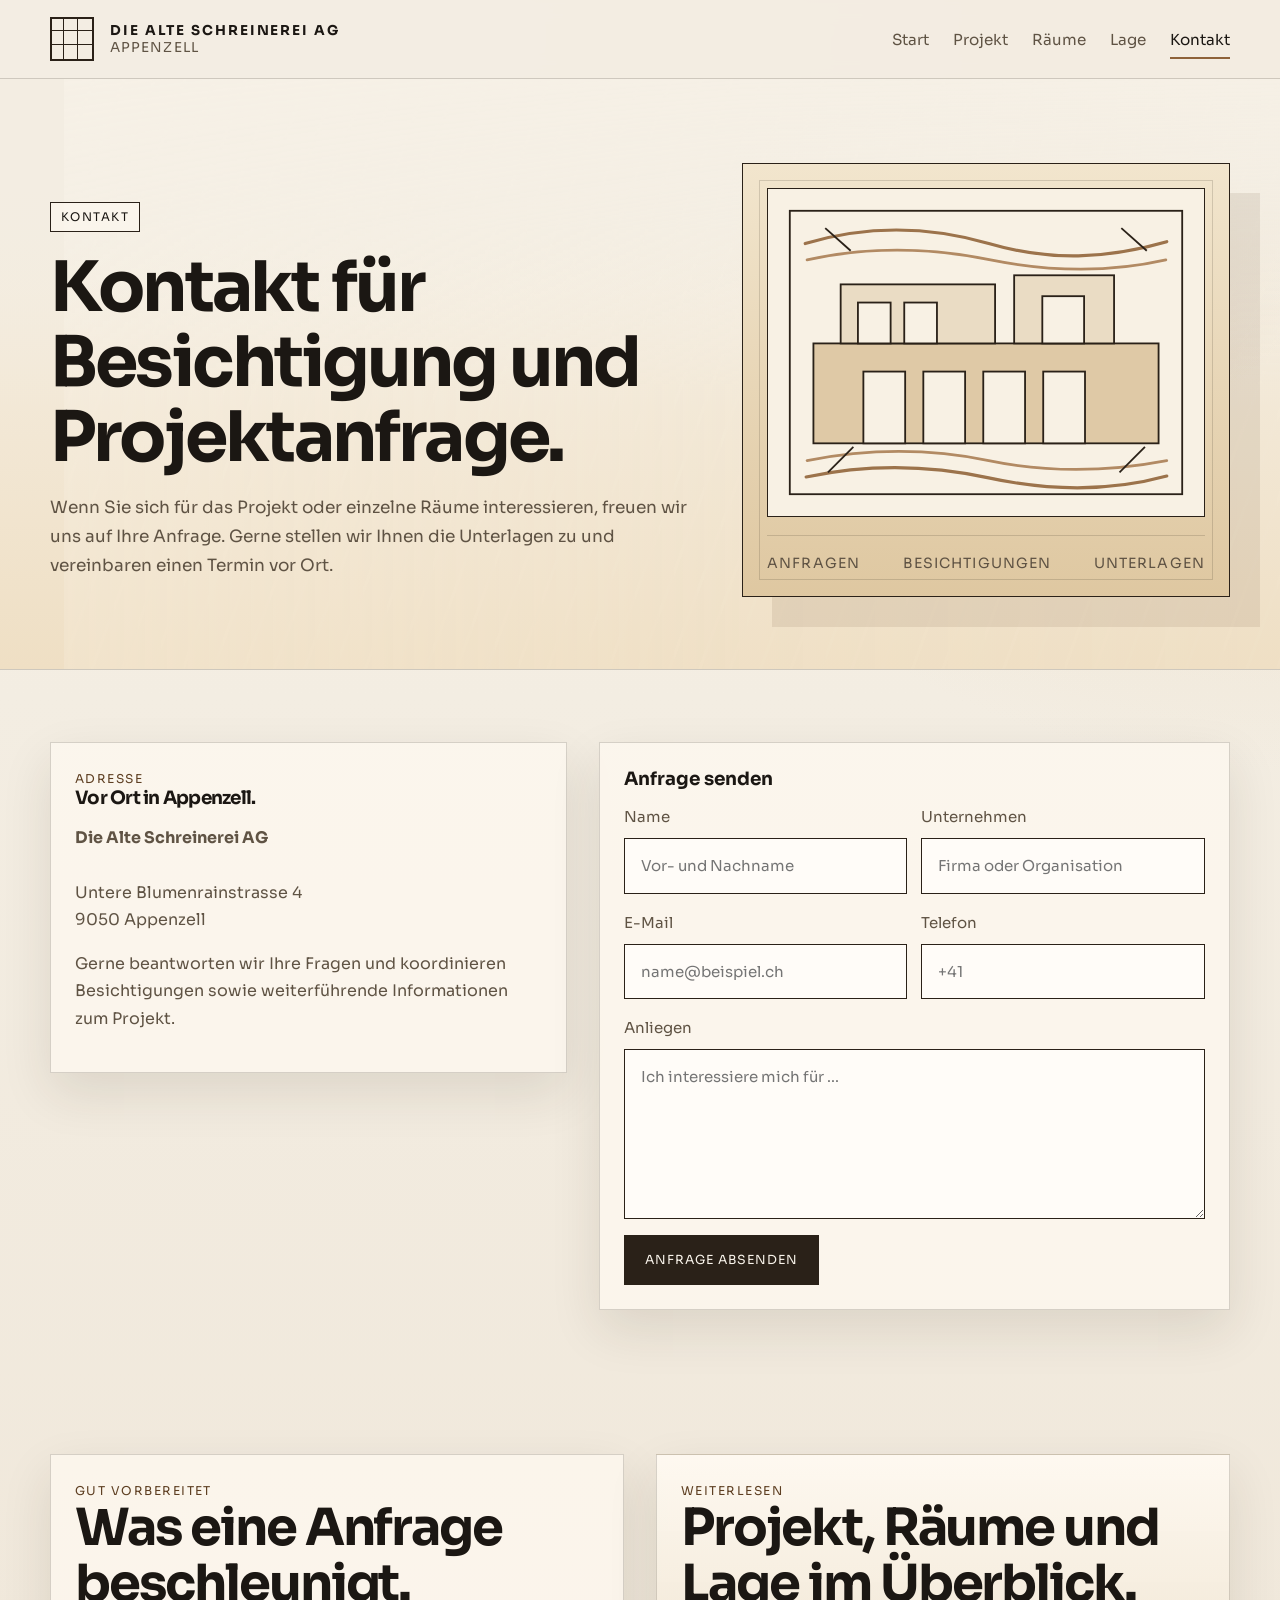
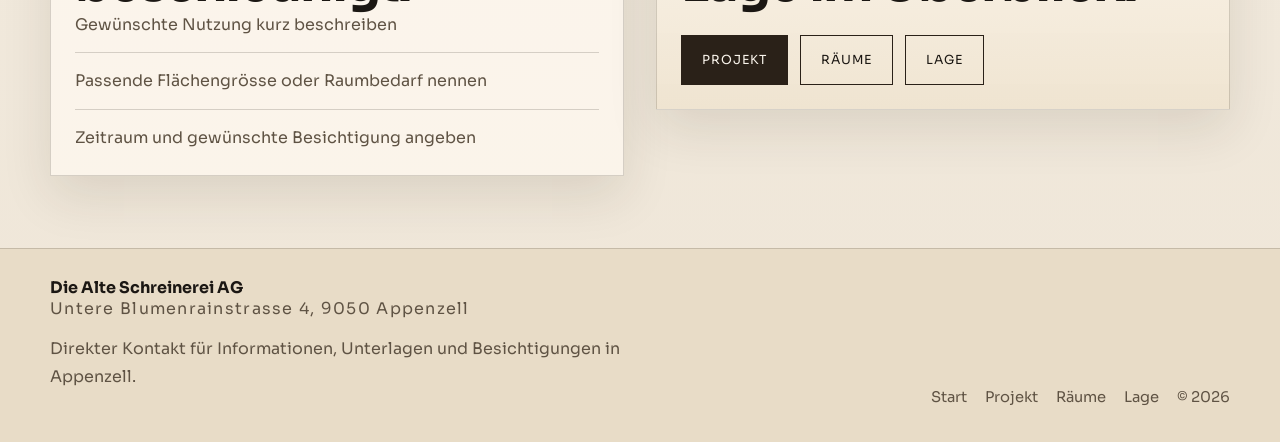
==== kontakt.html @ c2435dc3 "Initial website build for Die Alte Schreinerei AG" ====
<!DOCTYPE html>
<html lang="de">
<head>
  <meta charset="utf-8">
  <meta name="viewport" content="width=device-width, initial-scale=1">
  <title>Kontakt | Die Alte Schreinerei AG</title>
  <meta name="description" content="Kontaktieren Sie Die Alte Schreinerei AG in Appenzell für Besichtigungen, Projektfragen und Informationen zu den Räumen.">
  <link rel="preconnect" href="https://fonts.googleapis.com">
  <link rel="preconnect" href="https://fonts.gstatic.com" crossorigin>
  <link href="https://fonts.googleapis.com/css2?family=Sora:wght@400;500;600;700&display=swap" rel="stylesheet">
  <link rel="stylesheet" href="styles.css">
</head>
<body data-page="kontakt">
  <div class="site-shell">
    <header class="site-header">
      <div class="header-inner">
        <a class="brand-mark" href="index.html" aria-label="Die Alte Schreinerei AG Startseite">
          <span class="brand-copy">
            <strong>Die Alte Schreinerei AG</strong>
            <span>Appenzell</span>
          </span>
        </a>
        <button class="nav-toggle" type="button" aria-expanded="false" aria-controls="site-menu">Menü</button>
        <nav class="site-nav" id="site-menu" aria-label="Hauptnavigation">
          <a href="index.html">Start</a>
          <a href="projekt.html">Projekt</a>
          <a href="raeume.html">Räume</a>
          <a href="lage.html">Lage</a>
          <a href="kontakt.html" aria-current="page">Kontakt</a>
        </nav>
      </div>
    </header>

    <main>
      <section class="hero">
        <div class="section-inner hero-grid">
          <div class="hero-copy">
            <span class="eyebrow">Kontakt</span>
            <h3 class="sr-only">Kontakt zur Die Alte Schreinerei AG</h3>
            <h3 class="page-title">Kontakt für Besichtigung und Projektanfrage.</h3>
            <p class="page-lead">Wenn Sie sich für das Projekt oder einzelne Räume interessieren, freuen wir uns auf Ihre Anfrage. Gerne stellen wir Ihnen die Unterlagen zu und vereinbaren einen Termin vor Ort.</p>
          </div>
          <div class="hero-visual">
            <img src="assets/hero-grain.svg" alt="Grafische Gebäudedarstellung als Kontaktmotiv">
            <div class="visual-caption">
              <span>Anfragen</span>
              <span>Besichtigungen</span>
              <span>Unterlagen</span>
            </div>
          </div>
        </div>
      </section>

      <section class="section">
        <div class="section-inner contact-grid">
          <div class="contact-card">
            <span class="section-kicker">Adresse</span>
            <h3 class="section-title">Vor Ort in Appenzell.</h3>
            <p><strong>Die Alte Schreinerei AG</strong><br>Untere Blumenrainstrasse 4<br>9050 Appenzell</p>
            <p>Gerne beantworten wir Ihre Fragen und koordinieren Besichtigungen sowie weiterführende Informationen zum Projekt.</p>
          </div>
          <div class="form-panel">
            <h3>Anfrage senden</h3>
            <form>
              <div class="field-row">
                <label>
                  Name
                  <input type="text" name="name" placeholder="Vor- und Nachname">
                </label>
                <label>
                  Unternehmen
                  <input type="text" name="company" placeholder="Firma oder Organisation">
                </label>
              </div>
              <div class="field-row">
                <label>
                  E-Mail
                  <input type="email" name="email" placeholder="name@beispiel.ch">
                </label>
                <label>
                  Telefon
                  <input type="tel" name="phone" placeholder="+41">
                </label>
              </div>
              <label>
                Anliegen
                <textarea name="message" placeholder="Ich interessiere mich für ..."></textarea>
              </label>
              <div class="button-row">
                <button class="button" type="submit">Anfrage absenden</button>
              </div>
            </form>
          </div>
        </div>
      </section>

      <section class="section">
        <div class="section-inner content-grid">
          <div class="list-panel">
            <span class="section-kicker">Gut vorbereitet</span>
            <h3 class="section-title">Was eine Anfrage beschleunigt.</h3>
            <ul class="plain-list">
              <li>Gewünschte Nutzung kurz beschreiben</li>
              <li>Passende Flächengrösse oder Raumbedarf nennen</li>
              <li>Zeitraum und gewünschte Besichtigung angeben</li>
            </ul>
          </div>
          <div class="note-panel">
            <span class="section-kicker">Weiterlesen</span>
            <h3 class="section-title">Projekt, Räume und Lage im Überblick.</h3>
            <div class="button-row" style="margin-top: 24px;">
              <a class="button" href="projekt.html">Projekt</a>
              <a class="button button-secondary" href="raeume.html">Räume</a>
              <a class="button button-secondary" href="lage.html">Lage</a>
            </div>
          </div>
        </div>
      </section>
    </main>

    <footer class="site-footer">
      <div class="footer-inner">
        <div>
          <div class="footer-brand">
            <strong>Die Alte Schreinerei AG</strong>
            <span>Untere Blumenrainstrasse 4, 9050 Appenzell</span>
          </div>
          <p class="footer-note">Direkter Kontakt für Informationen, Unterlagen und Besichtigungen in Appenzell.</p>
        </div>
        <div class="footer-links">
          <a href="index.html">Start</a>
          <a href="projekt.html">Projekt</a>
          <a href="raeume.html">Räume</a>
          <a href="lage.html">Lage</a>
          <span>&copy; <span data-year></span></span>
        </div>
      </div>
    </footer>
  </div>
  <script src="site.js" defer></script>
</body>
</html>
---- styles.css ----
:root {
  --bg: #f3ede2;
  --surface: #efe4d0;
  --surface-strong: #d7c2a1;
  --panel: #fffaf2;
  --line: #2a2118;
  --line-soft: rgba(42, 33, 24, 0.18);
  --text: #1b1713;
  --muted: #5f5344;
  --accent: #8e623a;
  --accent-deep: #5e3f22;
  --glow: rgba(214, 189, 147, 0.46);
  --shadow: 0 20px 48px rgba(50, 37, 21, 0.11);
  --max-width: 1180px;
}

*,
*::before,
*::after {
  box-sizing: border-box;
}

html {
  scroll-behavior: smooth;
}

body {
  margin: 0;
  font-family: "Sora", sans-serif;
  background:
    radial-gradient(circle at top right, rgba(231, 213, 182, 0.82), transparent 32%),
    linear-gradient(180deg, #f8f3eb 0%, var(--bg) 34%, #efe6d8 100%);
  color: var(--text);
}

img {
  display: block;
  max-width: 100%;
}

a {
  color: inherit;
  text-decoration: none;
}

button,
input,
textarea {
  font: inherit;
}

.sr-only {
  position: absolute;
  width: 1px;
  height: 1px;
  padding: 0;
  margin: -1px;
  overflow: hidden;
  clip: rect(0, 0, 0, 0);
  white-space: nowrap;
  border: 0;
}

.site-shell {
  min-height: 100vh;
}

.site-header {
  position: sticky;
  top: 0;
  z-index: 20;
  backdrop-filter: blur(10px);
  background: rgba(243, 237, 226, 0.96);
  border-bottom: 1px solid var(--line-soft);
}

.header-inner,
.section-inner,
.footer-inner {
  width: min(calc(100% - 32px), var(--max-width));
  margin: 0 auto;
}

.header-inner {
  display: flex;
  align-items: center;
  justify-content: space-between;
  min-height: 78px;
  gap: 24px;
}

.brand-mark {
  display: inline-flex;
  align-items: center;
  gap: 16px;
  font-size: 0.85rem;
  text-transform: uppercase;
  letter-spacing: 0.14em;
}

.brand-mark::before {
  content: "";
  width: 44px;
  height: 44px;
  flex: 0 0 auto;
  border: 2px solid var(--line);
  background:
    linear-gradient(90deg, transparent 0 28%, var(--line) 28% 30%, transparent 30% 62%, var(--line) 62% 64%, transparent 64%),
    linear-gradient(180deg, transparent 0 28%, var(--line) 28% 30%, transparent 30% 62%, var(--line) 62% 64%, transparent 64%);
}

.brand-copy strong,
.hero-block strong,
.detail-card strong,
.metric-value,
.contact-card strong,
.footer-brand strong {
  display: block;
  font-weight: 700;
}

.brand-copy span,
.footer-brand span {
  display: block;
  color: var(--muted);
  letter-spacing: 0.08em;
}

.nav-toggle {
  display: none;
  border: 1px solid var(--line);
  background: transparent;
  padding: 10px 14px;
  text-transform: uppercase;
  letter-spacing: 0.08em;
  cursor: pointer;
}

.site-nav {
  display: flex;
  align-items: center;
  gap: 24px;
}

.site-nav a {
  padding: 10px 0;
  font-size: 0.95rem;
  color: var(--muted);
  position: relative;
}

.site-nav a::after {
  content: "";
  position: absolute;
  left: 0;
  bottom: 0;
  width: 100%;
  height: 2px;
  background: var(--accent);
  transform: scaleX(0);
  transform-origin: left;
  transition: transform 160ms ease;
}

.site-nav a:hover::after,
.site-nav a[aria-current="page"]::after {
  transform: scaleX(1);
}

.site-nav a[aria-current="page"] {
  color: var(--text);
}

.button-row {
  display: flex;
  flex-wrap: wrap;
  gap: 12px;
}

.button {
  display: inline-flex;
  align-items: center;
  justify-content: center;
  min-height: 50px;
  padding: 0 20px;
  border: 1px solid var(--line);
  background: var(--line);
  color: #f9f4eb;
  text-transform: uppercase;
  letter-spacing: 0.08em;
  font-size: 0.78rem;
}

.button:hover {
  background: #3b2f23;
}

.button-secondary {
  background: transparent;
  color: var(--text);
}

.button-secondary:hover {
  background: rgba(42, 33, 24, 0.06);
}

.hero {
  position: relative;
  overflow: hidden;
  border-bottom: 1px solid var(--line-soft);
  background:
    linear-gradient(180deg, #f3ede2 0%, #f3ede2 16%, #f4ecde 36%, #efdfc4 100%);
}

.hero::before,
.hero::after {
  content: "";
  position: absolute;
  inset: 0;
  pointer-events: none;
}

.hero::before {
  background:
    linear-gradient(180deg, rgba(243, 237, 226, 1) 0%, rgba(243, 237, 226, 0.92) 16%, rgba(243, 237, 226, 0.42) 34%, rgba(243, 237, 226, 0) 56%),
    radial-gradient(circle at 72% 24%, rgba(255, 247, 230, 0.52), transparent 14%),
    radial-gradient(circle at 79% 24%, rgba(216, 178, 124, 0.18), transparent 26%),
    radial-gradient(circle at 88% 20%, rgba(143, 110, 73, 0.07), transparent 18%);
}

.hero::after {
  background:
    linear-gradient(180deg, rgba(255, 250, 242, 0.68) 0%, rgba(255, 250, 242, 0.2) 26%, rgba(255, 250, 242, 0) 52%),
    linear-gradient(90deg, rgba(255, 250, 242, 0.48) 0%, rgba(255, 250, 242, 0.1) 52%, transparent 100%),
    repeating-linear-gradient(110deg, rgba(255, 246, 228, 0.09) 0 3px, transparent 3px 28px);
  opacity: 0.34;
  transform: translateX(6%) scale(1.02);
}

.hero-shader {
  position: absolute;
  inset: 0;
  z-index: 0;
  overflow: hidden;
}

.hero-shader::after {
  content: "";
  position: absolute;
  inset: 0;
  background:
    linear-gradient(90deg, rgba(243, 237, 226, 0.98) 0%, rgba(243, 237, 226, 0.88) 28%, rgba(243, 237, 226, 0.3) 52%, rgba(243, 237, 226, 0.1) 100%),
    linear-gradient(180deg, rgba(243, 237, 226, 0.92) 0%, rgba(243, 237, 226, 0.5) 16%, rgba(243, 237, 226, 0) 44%);
}

.hero-shader-frame {
  position: absolute;
  inset: -4% -8% -6% 28%;
  width: 84%;
  height: 112%;
  border: 0;
  opacity: 0.42;
  filter: sepia(0.18) saturate(0.88) brightness(1.03);
  transform: scale(1.08);
  pointer-events: none;
}

.hero-grid,
.split-grid,
.content-grid,
.contact-grid {
  display: grid;
  gap: 32px;
}

.hero-grid {
  grid-template-columns: 1.15fr 0.85fr;
  align-items: end;
  padding: 84px 0 72px;
  position: relative;
  z-index: 1;
}

.eyebrow {
  display: inline-block;
  margin-bottom: 18px;
  padding: 7px 10px;
  border: 1px solid var(--line);
  background: rgba(255, 250, 242, 0.58);
  font-size: 0.74rem;
  text-transform: uppercase;
  letter-spacing: 0.12em;
}

.hero-title,
.page-title,
.section-title {
  margin: 0;
  font-weight: 700;
  line-height: 1.08;
  letter-spacing: -0.04em;
}

.hero-title,
.page-title {
  font-size: clamp(2.35rem, 5.9vw, 4.35rem);
  max-width: 13ch;
}

.hero-copy p,
.intro-text,
.section-copy,
.detail-card p,
.card p,
.contact-card p,
.footer-note,
label,
textarea,
input,
li {
  color: var(--muted);
  line-height: 1.72;
}

.hero-copy p,
.page-lead,
.intro-text {
  font-size: 1.06rem;
  max-width: 62ch;
}

.hero-meta {
  display: grid;
  grid-template-columns: repeat(3, minmax(0, 1fr));
  gap: 14px;
  margin-top: 30px;
}

.hero-block,
.metric,
.card,
.detail-card,
.contact-card,
.note-panel,
.list-panel,
.form-panel {
  background: rgba(255, 250, 242, 0.72);
  border: 1px solid var(--line-soft);
  box-shadow: var(--shadow);
}

.hero-block {
  padding: 18px;
}

.hero-block span,
.metric-label {
  display: block;
  margin-top: 4px;
  font-size: 0.84rem;
  text-transform: uppercase;
  letter-spacing: 0.08em;
  color: var(--muted);
}

.hero-visual {
  position: relative;
  padding: 24px;
  border: 1px solid var(--line);
  background:
    linear-gradient(180deg, rgba(241, 228, 203, 0.94), rgba(219, 194, 152, 0.9)),
    var(--panel);
  box-shadow: 30px 30px 0 rgba(94, 63, 34, 0.1);
}

.hero-visual::before {
  content: "";
  position: absolute;
  inset: 16px;
  border: 1px solid rgba(42, 33, 24, 0.16);
}

.hero-visual img {
  width: 100%;
  border: 1px solid var(--line);
}

.visual-caption {
  display: flex;
  justify-content: space-between;
  gap: 18px;
  margin-top: 18px;
  padding-top: 18px;
  border-top: 1px solid rgba(42, 33, 24, 0.16);
  font-size: 0.88rem;
  text-transform: uppercase;
  letter-spacing: 0.08em;
  color: var(--muted);
}

.section {
  padding: 72px 0;
}

.section-tight {
  padding-top: 28px;
}

.section-header {
  display: grid;
  gap: 18px;
  margin-bottom: 30px;
}

.section-kicker {
  font-size: 0.76rem;
  text-transform: uppercase;
  letter-spacing: 0.12em;
  color: var(--accent-deep);
}

.section-title {
  font-size: clamp(2rem, 4vw, 3.2rem);
  max-width: 14ch;
}

.metric-grid,
.card-grid,
.detail-grid {
  display: grid;
  gap: 18px;
}

.metric-grid {
  grid-template-columns: repeat(4, minmax(0, 1fr));
}

.metric,
.card,
.detail-card,
.contact-card,
.note-panel,
.list-panel,
.form-panel {
  padding: 24px;
}

.metric-value {
  font-size: 1.5rem;
}

.card-grid {
  grid-template-columns: repeat(3, minmax(0, 1fr));
}

.card h3,
.detail-card h3,
.contact-card h3,
.form-panel h3 {
  margin: 0 0 14px;
  font-size: 1.15rem;
}

.card img {
  margin-bottom: 18px;
  border: 1px solid var(--line);
  background: var(--surface);
}

.split-grid {
  grid-template-columns: 0.92fr 1.08fr;
  align-items: center;
}

.panel-visual {
  padding: 18px;
  border: 1px solid var(--line);
  background: var(--surface);
}

.panel-visual img {
  border: 1px solid var(--line);
  background: #fcf7ef;
}

.bullet-list,
.plain-list {
  padding: 0;
  margin: 0;
  list-style: none;
}

.bullet-list li,
.plain-list li {
  padding: 14px 0;
  border-bottom: 1px solid var(--line-soft);
}

.bullet-list li:first-child,
.plain-list li:first-child {
  padding-top: 0;
}

.bullet-list li:last-child,
.plain-list li:last-child {
  padding-bottom: 0;
  border-bottom: 0;
}

.detail-grid {
  grid-template-columns: repeat(2, minmax(0, 1fr));
}

.detail-card small {
  display: inline-block;
  margin-bottom: 12px;
  font-size: 0.76rem;
  text-transform: uppercase;
  letter-spacing: 0.12em;
  color: var(--accent-deep);
}

.intro-band {
  border-top: 1px solid var(--line-soft);
  border-bottom: 1px solid var(--line-soft);
  background:
    linear-gradient(90deg, rgba(255, 250, 242, 0.88), rgba(215, 194, 161, 0.25)),
    var(--panel);
}

.content-grid {
  grid-template-columns: 1fr 1fr;
  align-items: start;
}

.note-panel {
  background: linear-gradient(180deg, rgba(255, 250, 242, 0.9), rgba(239, 228, 208, 0.92));
}

.location-grid {
  display: grid;
  grid-template-columns: 1.05fr 0.95fr;
  gap: 20px;
}

.address-block {
  padding: 22px;
  border: 1px solid var(--line);
  background: rgba(255, 250, 242, 0.82);
}

.address-block strong {
  display: block;
  margin-bottom: 8px;
  font-size: 1.15rem;
}

.contact-grid {
  grid-template-columns: 0.9fr 1.1fr;
  align-items: start;
}

.form-panel form {
  display: grid;
  gap: 16px;
}

.field-row {
  display: grid;
  grid-template-columns: 1fr 1fr;
  gap: 14px;
}

label {
  display: grid;
  gap: 8px;
  font-size: 0.94rem;
}

input,
textarea {
  width: 100%;
  border: 1px solid var(--line);
  background: #fffcf8;
  padding: 14px 16px;
  outline: 0;
}

input:focus,
textarea:focus {
  box-shadow: inset 0 0 0 1px var(--accent);
}

textarea {
  min-height: 170px;
  resize: vertical;
}

.site-footer {
  border-top: 1px solid var(--line-soft);
  background: #e8dcc7;
}

.footer-inner {
  display: grid;
  grid-template-columns: 1fr auto;
  gap: 24px;
  padding: 28px 0 36px;
  align-items: end;
}

.footer-note {
  max-width: 48ch;
}

.footer-links {
  display: flex;
  flex-wrap: wrap;
  gap: 18px;
  font-size: 0.92rem;
  color: var(--muted);
}

@media (max-width: 980px) {
  .hero-grid,
  .split-grid,
  .content-grid,
  .contact-grid,
  .location-grid {
    grid-template-columns: 1fr;
  }

  .metric-grid {
    grid-template-columns: repeat(2, minmax(0, 1fr));
  }

  .card-grid,
  .detail-grid {
    grid-template-columns: 1fr;
  }

  .hero-meta {
    grid-template-columns: 1fr;
  }

  .hero-title,
  .page-title {
    max-width: 10ch;
  }
}

@media (max-width: 760px) {
  .header-inner {
    min-height: 72px;
    gap: 14px;
  }

  .nav-toggle {
    display: inline-flex;
  }

  .site-nav {
    position: absolute;
    left: 16px;
    right: 16px;
    top: calc(100% + 12px);
    display: none;
    flex-direction: column;
    align-items: stretch;
    gap: 0;
    padding: 12px 16px;
    border: 1px solid var(--line);
    background: rgba(255, 250, 242, 0.98);
    box-shadow: var(--shadow);
  }

  .site-nav.is-open {
    display: flex;
  }

  .site-nav a {
    padding: 14px 0;
    border-bottom: 1px solid var(--line-soft);
  }

  .site-nav a:last-child {
    border-bottom: 0;
  }

  .hero-grid {
    padding: 56px 0 54px;
  }

  .section {
    padding: 56px 0;
  }

  .field-row,
  .footer-inner {
    grid-template-columns: 1fr;
  }
}
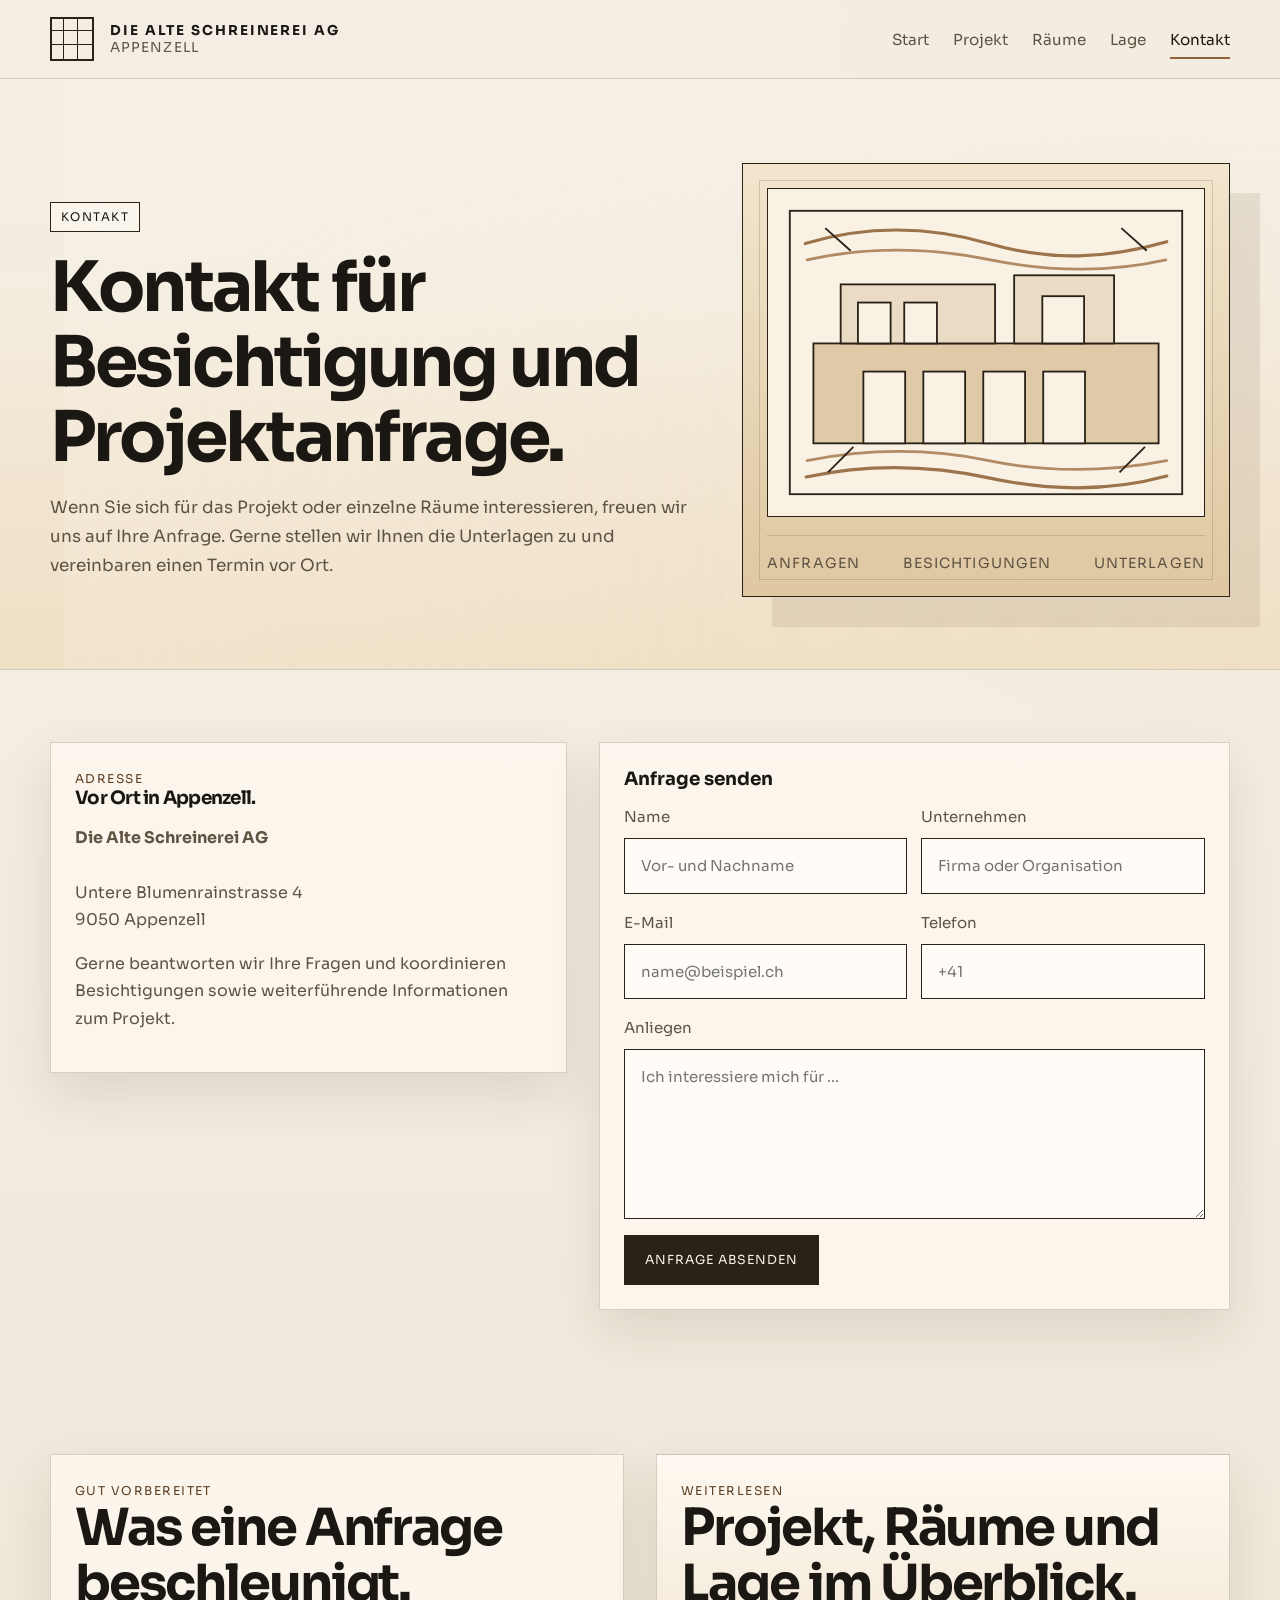
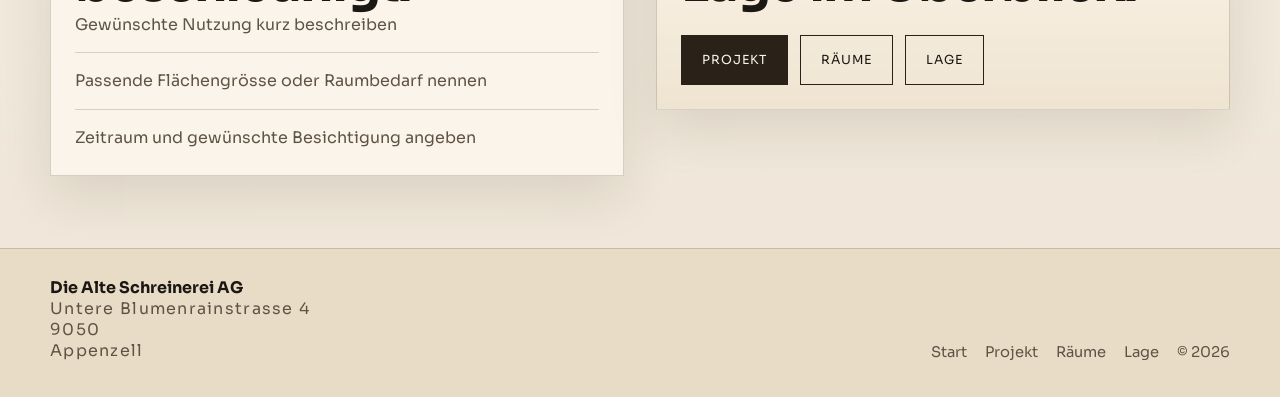
==== commit 79d7dd37: "Adjust footer address layout" ====
--- a/kontakt.html
+++ b/kontakt.html
@@ -123,9 +123,8 @@
         <div>
           <div class="footer-brand">
             <strong>Die Alte Schreinerei AG</strong>
-            <span>Untere Blumenrainstrasse 4, 9050 Appenzell</span>
+            <span>Untere Blumenrainstrasse 4<br>9050<br>Appenzell</span>
           </div>
-          <p class="footer-note">Direkter Kontakt für Informationen, Unterlagen und Besichtigungen in Appenzell.</p>
         </div>
         <div class="footer-links">
           <a href="index.html">Start</a>
